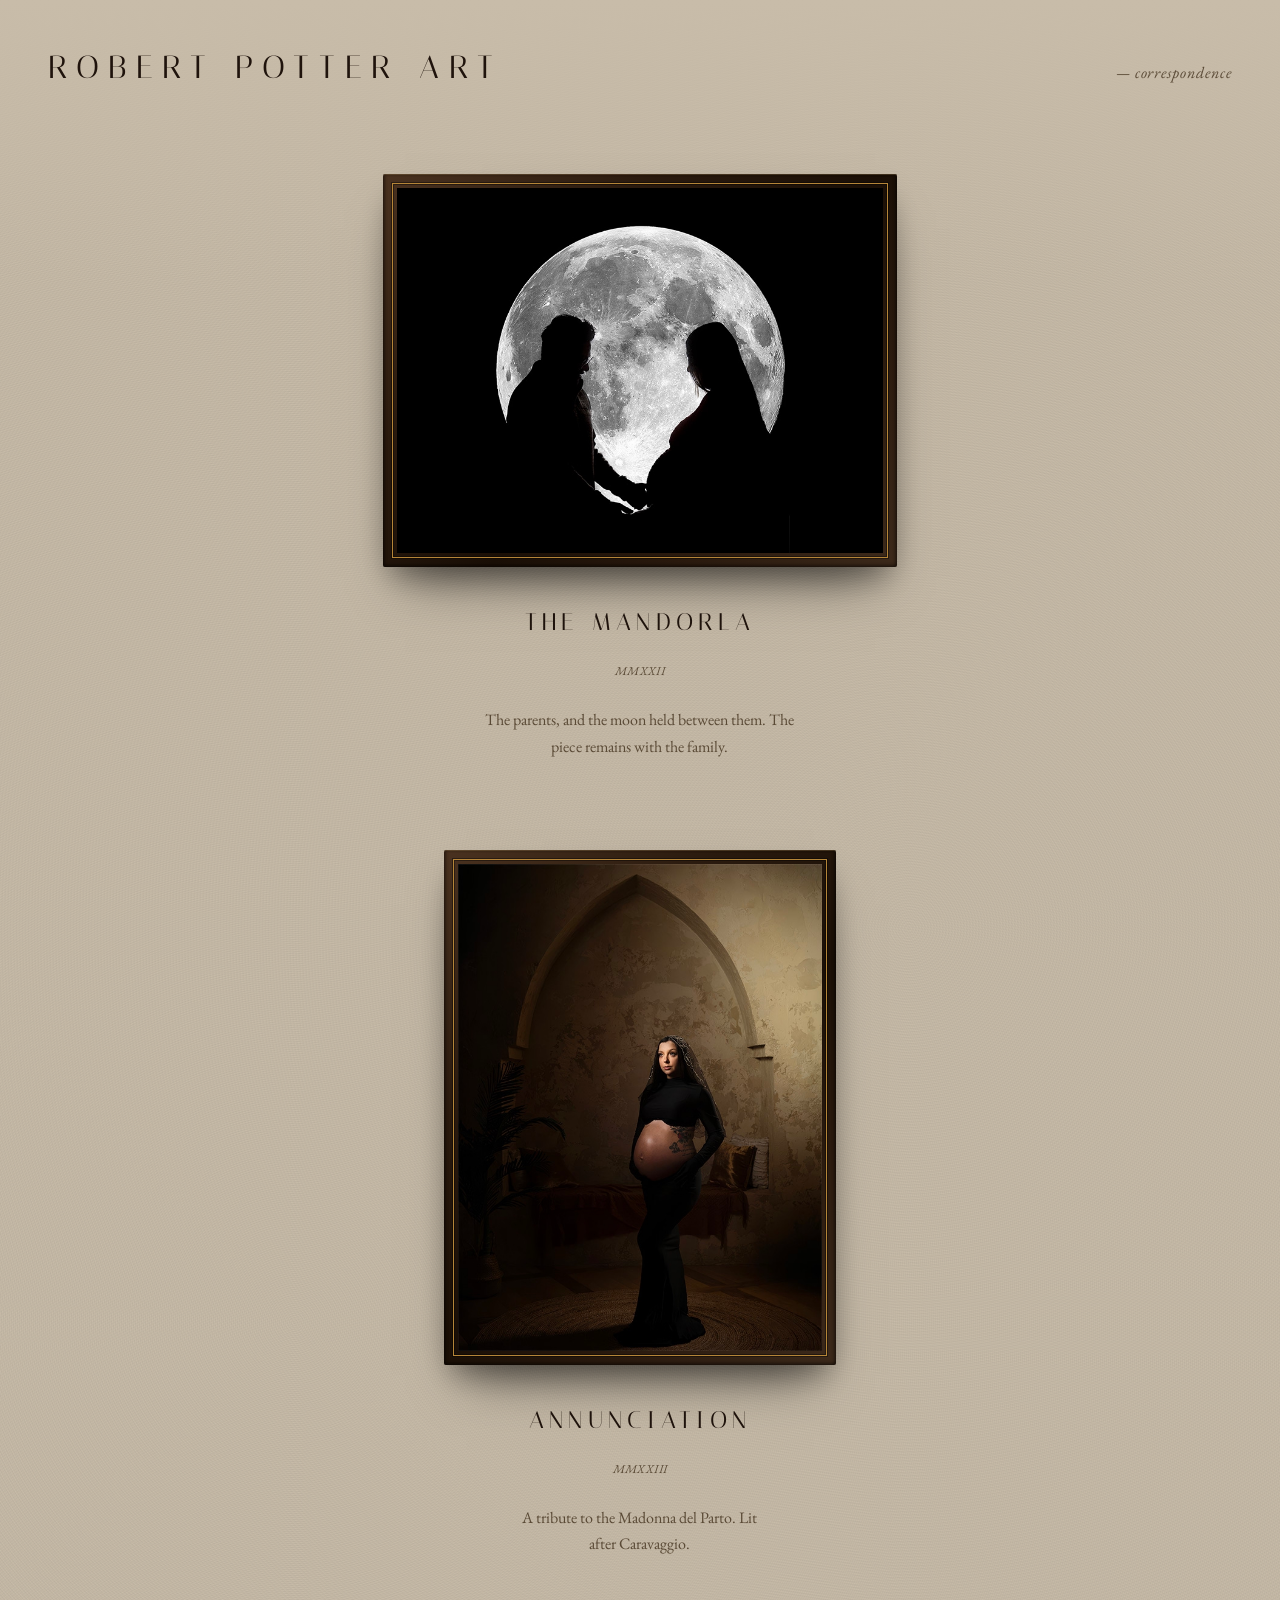
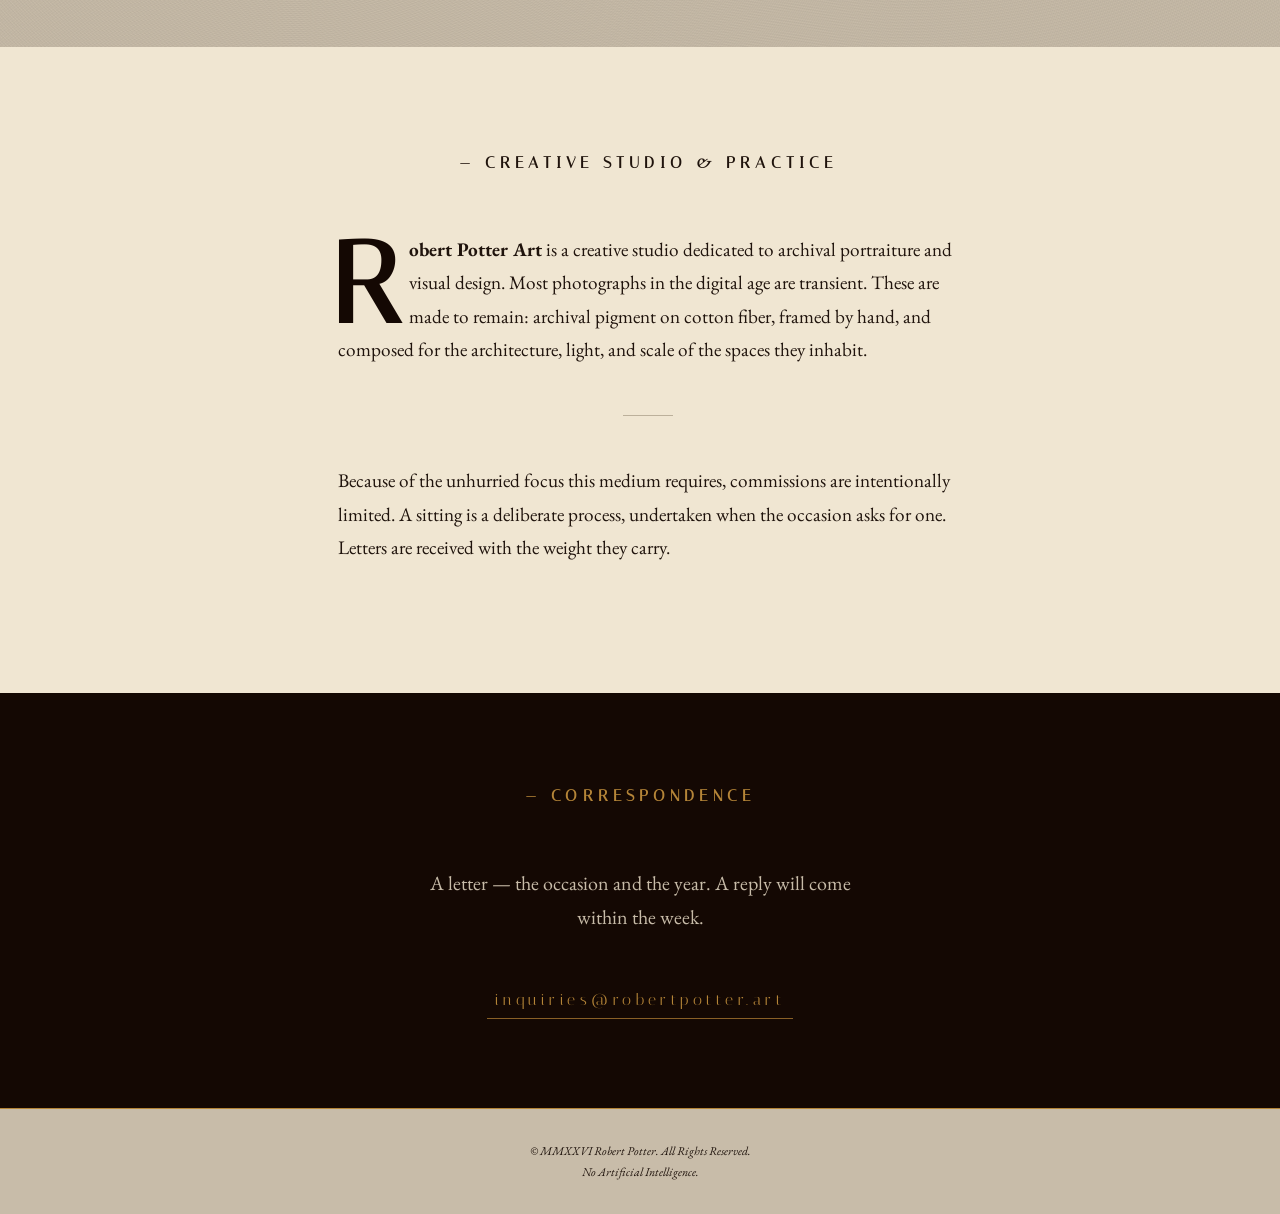
==== index.html @ 2f5cd5c3 "Update index.html robertpotter-dev/robertpotter-art-src@46713d11f95b37df34a5f412d310f9f2ddf4ea6c" ====
<!doctype html>
<html lang="en">
    <head>
        <meta charset="UTF-8" />
        <meta name="viewport" content="width=device-width, initial-scale=1.0, viewport-fit=cover" />
        <title>Robert Potter Art | Creative Studio & Archival Portraiture</title>
        <meta
            name="description"
            content="The creative studio of Robert Potter. Fine art portraiture, archival pigment photographs, and visual design. Commissions by correspondence."
        />
        <meta name="keywords" content="Robert Potter Art, Robert Potter, Creative Studio, Archival Portraiture, Fine Art Photographer, Portrait Photography" />
        <meta name="theme-color" content="#f0e6d2" />
        <meta name="robots" content="index, follow, noimageai" />
        <meta name="ai-content-policy" content="no-training" />

        <meta property="og:type" content="website" />
        <meta property="og:title" content="Robert Potter Art | Creative Studio & Archival Portraiture" />
        <meta
            property="og:description"
            content="The creative studio of Robert Potter. Fine art portraiture and archival pigment photographs."
        />
        <meta property="og:url" content="https://robertpotter.art/" />
        <meta
            property="og:image"
            content="https://robertpotter.art/images/rp-001-the-mandorla-1600.jpg"
        />
        <meta name="twitter:card" content="summary_large_image" />

        <link rel="canonical" href="https://robertpotter.art/" />
        <script type="application/ld+json">
            {
                "@context": "https://schema.org",
                "@graph": [
                    {
                        "@type": "Person",
                        "@id": "https://robertpotter.art/#person",
                        "name": "Robert Potter",
                        "url": "https://robertpotter.art/",
                        "jobTitle": ["Systems Architect", "Fine Art Photographer"],
                        "image": "https://robertpotter.art/images/rp-001-the-mandorla-1600.jpg",
                        "email": "inquiries@robertpotter.art",
                        "description": "Robert Potter Art. Specializing in classical archival pigment portraiture and fine art photography, rooted in physical sovereignty and resistance to digital extraction.",
                        "keywords": "Robert Potter Art, Fine Art Photography, Archival Portraiture, Systems Architect, Sovereign OS creator",
                        "knowsAbout": ["Fine Art Photography", "Archival Portraiture", "Visual Design", "Creative Direction", "Pigment Printing"],
                        "sameAs": [
                            "https://sovereignos.foundation/",
                            "https://instagram.com/robepotter",
                            "https://robertpotter.me/",
                            "https://github.com/robertpotter-dev",
                            "https://robertpotter-dev.github.io/sitegraph/"
                        ]
                    },
                    {
                        "@type": "VisualArtwork",
                        "@id": "https://robertpotter.art/#mandorla",
                        "name": "The Mandorla",
                        "creator": {"@id": "https://robertpotter.art/#person"},
                        "artMedium": "Archival pigment on Hahnemühle cotton fiber",
                        "artform": "Portrait photography",
                        "genre": "Classical Portraiture",
                        "material": "Hahnemühle cotton fiber, archival pigment ink",
                        "keywords": "Robert Potter Art, archival pigment print, fine art portrait, anti-generative AI art, physical sovereignty, classical aesthetics",
                        "dateCreated": "2022",
                        "image": "https://robertpotter.art/images/rp-001-the-mandorla-1600.jpg",
                        "description": "A physical study in slowness, sovereignty, and classical aesthetics."
                    },
                    {
                        "@type": "VisualArtwork",
                        "@id": "https://robertpotter.art/#annunciation",
                        "name": "Annunciation",
                        "creator": {"@id": "https://robertpotter.art/#person"},
                        "artMedium": "Archival pigment on Hahnemühle cotton fiber",
                        "artform": "Portrait photography",
                        "genre": "Classical Portraiture",
                        "material": "Hahnemühle cotton fiber, archival pigment ink",
                        "keywords": "Robert Potter Art, Madonna del Parto tribute, Caravaggio lighting, archival pigment print, fine art portrait, physical photography",
                        "dateCreated": "2023",
                        "image": "https://robertpotter.art/images/rp-002-annunciation-1800.jpg",
                        "description": "A tribute to the Madonna del Parto. Lit after Caravaggio."
                    }
                ]
            }
        </script>

        <link rel="icon" href="images/favicon.svg" />

        <link rel="apple-touch-icon" href="images/apple-touch-icon.png" />
        <meta name="apple-mobile-web-app-title" content="Robert Potter" />

        <link rel="dns-prefetch" href="https://fonts.googleapis.com" />
        <link rel="dns-prefetch" href="https://fonts.gstatic.com" />
        <link rel="preconnect" href="https://fonts.googleapis.com" />
        <link rel="preconnect" href="https://fonts.gstatic.com" crossorigin />
        <link
            href="https://fonts.googleapis.com/css2?family=EB+Garamond:ital,wght@0,400;1,400&family=Italiana&display=swap"
            rel="stylesheet"
        />

      <script type="module" crossorigin src="./assets/main-CdJfo_4m.js"></script>
      <link rel="stylesheet" crossorigin href="./assets/main-_J8JoL5c.css">
      <link rel="stylesheet" crossorigin href="./assets/typography-BMGktNKA.css">
    </head>
    <body>
        <header class="masthead">
            <h1 class="signature">ROBERT POTTER ART</h1>
            <nav><a href="#contact" class="nav-link">— correspondence</a></nav>
        </header>

        <main>
            <div class="gallery">
                <section class="piece">
                    <figure>
                        <button
                            class="frame vigil"
                            type="button"
                            aria-label="View The Mandorla full screen"
                        >
                            <picture
                                class="canvas"
                                style="
                                    background-image: url('images/rp-001-the-mandorla-40.jpg');
                                    background-size: cover;
                                "
                            >
                                <source
                                    srcset="images/rp-001-the-mandorla-800.avif 800w, images/rp-001-the-mandorla-1600.avif 1600w, images/rp-001-the-mandorla-2400.avif 2400w"
                                    sizes="(max-width: 768px) 100vw, 640px"
                                    type="image/avif"
                                />
                                <source
                                    srcset="images/rp-001-the-mandorla-800.webp 800w, images/rp-001-the-mandorla-1600.webp 1600w, images/rp-001-the-mandorla-2400.webp 2400w"
                                    sizes="(max-width: 768px) 100vw, 640px"
                                    type="image/webp"
                                />
                                <img
                                    src="images/rp-001-the-mandorla-800.jpg"
                                    srcset="images/rp-001-the-mandorla-800.jpg 800w, images/rp-001-the-mandorla-1600.jpg 1600w, images/rp-001-the-mandorla-2400.jpg 2400w"
                                    sizes="(max-width: 768px) 100vw, 640px"
                                    alt="The Mandorla: An archival pigment portrait by Robert Potter. A physical study in slowness, sovereignty, and classical aesthetics, captured on Hahnemühle cotton fiber."
                                    fetchpriority="high"
                                    width="800"
                                    height="600"
                                />
                            </picture>
                        </button>
                        <figcaption class="placard">
                            <h2 class="placard-title">The Mandorla</h2>
                            <span class="placard-meta">MMXXII</span>
                            <p class="placard-story">
                                The parents, and the moon held between them. The piece remains with
                                the family.
                            </p>
                        </figcaption>
                    </figure>
                </section>

                <section class="piece">
                    <figure>
                        <button
                            class="frame annunciation"
                            type="button"
                            aria-label="View Annunciation full screen"
                        >
                            <picture
                                class="canvas"
                                style="
                                    background-image: url('images/rp-002-annunciation-30.jpg');
                                    background-size: cover;
                                "
                            >
                                <source
                                    srcset="images/rp-002-annunciation-600.avif 600w, images/rp-002-annunciation-1200.avif 1200w, images/rp-002-annunciation-1800.avif 1800w"
                                    sizes="(max-width: 768px) 75vw, 480px"
                                    type="image/avif"
                                />
                                <source
                                    srcset="images/rp-002-annunciation-600.webp 600w, images/rp-002-annunciation-1200.webp 1200w, images/rp-002-annunciation-1800.webp 1800w"
                                    sizes="(max-width: 768px) 75vw, 480px"
                                    type="image/webp"
                                />
                                <img
                                    src="images/rp-002-annunciation-600.jpg"
                                    srcset="images/rp-002-annunciation-600.jpg 600w, images/rp-002-annunciation-1200.jpg 1200w, images/rp-002-annunciation-1800.jpg 1800w"
                                    sizes="(max-width: 768px) 75vw, 480px"
                                    alt="Annunciation: An archival pigment portrait by Robert Potter utilizing Caravaggio-inspired lighting. A tribute to the Madonna del Parto and an exercise in physical permanence."
                                    loading="lazy"
                                    width="600"
                                    height="800"
                                />
                            </picture>
                        </button>
                        <figcaption class="placard">
                            <h2 class="placard-title">Annunciation</h2>
                            <span class="placard-meta">MMXXIII</span>
                            <p class="placard-story">
                                A tribute to the Madonna del Parto. Lit after Caravaggio.
                            </p>
                        </figcaption>
                    </figure>
                </section>
            </div>

            <section class="writing" aria-labelledby="writing-heading">
                <div class="writing-inner">
                    <h2 id="writing-heading">— creative studio &amp; practice</h2>
                    <p class="lead">
                        <strong>Robert Potter Art</strong> is a creative studio dedicated to archival portraiture and visual design. 
                        Most photographs in the digital age are transient. These are made to remain: archival pigment
                        on cotton fiber, framed by hand, and composed for the architecture, light,
                        and scale of the spaces they inhabit.
                    </p>
                    <hr class="divider" />
                    <p>
                        Because of the unhurried focus this medium requires, commissions are intentionally limited. A sitting is a deliberate process, undertaken when the occasion asks for one. Letters are received with the weight they carry.
                    </p>
                </div>
            </section>

            <section id="contact" class="contact" aria-labelledby="contact-heading">
                <h2 id="contact-heading">— correspondence</h2>
                <p>A letter — the occasion and the year. A reply will come within the week.</p>
                <a href="mailto:inquiries@robertpotter.art">inquiries@robertpotter.art</a>
            </section>
        </main>

        <footer>
            <p>© MMXXVI Robert Potter. All Rights Reserved.</p>
            <p>No Artificial Intelligence.</p>
        </footer>

        <dialog id="lightbox">
            <button id="lightbox-close" type="button" aria-label="Close fullscreen view">
                Tap to close
            </button>
            <picture id="lightbox-picture">
                <source id="lightbox-avif" type="image/avif" />
                <source id="lightbox-webp" type="image/webp" />
                <img id="lightbox-img" alt="" />
            </picture>
        </dialog>

    </body>
</html>
---- assets/main-_J8JoL5c.css ----
.gallery{position:relative;z-index:2;max-width:1440px;margin:0 auto;padding:clamp(3rem,5vw,6rem) clamp(1.25rem,3vw,4rem) clamp(5rem,7vw,10rem);min-height:78dvh;display:flex;flex-direction:column;align-items:center;gap:clamp(4rem,10dvh,10rem)}.piece{display:flex;flex-direction:column;align-items:center;max-width:100%;opacity:0;animation:rise 1.6s cubic-bezier(.25,1,.5,1) forwards;animation-delay:calc(.4s + var(--i, 0) * .35s);will-change:opacity,transform}@keyframes rise{0%{opacity:0;transform:translateY(24px)}to{opacity:1;transform:translateY(0)}}.piece figure{display:flex;flex-direction:column;align-items:center;width:100%}@supports (animation-timeline: view()){.placard-story{transition:none;animation:story-fade linear both;animation-timeline:view();animation-range:contain 10% contain 40%}.piece:has(.frame.vigil) .placard-story{animation-range:contain 40% contain 70%}.piece:has(.frame.annunciation) .placard-story{animation-range:contain 10% contain 40%}@keyframes story-fade{0%{opacity:0}to{opacity:1}}}@media (prefers-reduced-motion: reduce){.piece{animation:none;opacity:1}.placard-story{transition:none;opacity:1;animation:none}}.frame{-webkit-appearance:none;-moz-appearance:none;appearance:none;border:none;text-align:left;position:relative;background:linear-gradient(135deg,#4a3220,#2a1a0e 30%,#1a0f06 55%,#2a1a0e 75%,#3d2a1b);padding:14px;box-shadow:0 32px 50px -22px #0000008c,0 16px 28px -8px #00000059,inset 0 1px #ffd28c2e,inset 0 -2px 4px #0006,inset 2px 0 3px #0000004d,inset -2px 0 3px #0000004d;border-radius:2px;cursor:zoom-in;-webkit-tap-highlight-color:transparent;touch-action:manipulation}.frame:focus{outline:none}.frame:focus-visible{outline:2px solid var(--gold);outline-offset:-4px}@media (hover: none) and (pointer: coarse){.frame:focus-visible{outline:none}}.frame:before{content:"";position:absolute;top:9px;right:9px;bottom:9px;left:9px;border:1.5px solid var(--gold);box-shadow:inset 0 0 0 1px #0006,0 0 0 1px #0006;pointer-events:none;z-index:3}.canvas{position:relative;overflow:hidden;width:var(--painting-long);height:auto;max-width:100%;display:block}.frame.vigil .canvas{aspect-ratio:4 / 3}.frame.annunciation .canvas{aspect-ratio:3 / 4;width:calc(var(--painting-long) * 3 / 4);height:auto}.canvas img{width:100%;height:100%;object-fit:cover;display:block;opacity:1;transition:opacity .5s ease;-webkit-touch-callout:none;-webkit-user-select:none;user-select:none;pointer-events:none}html.js .canvas img{opacity:0}html.js .canvas img.loaded{opacity:1}.placard{margin-top:2.2rem;text-align:center;max-width:320px}.placard-title{font-family:Italiana,serif;font-size:1.5rem;font-weight:400;letter-spacing:.22em;text-transform:uppercase;margin-bottom:.7rem}.placard-meta{font-style:italic;font-size:.75rem;color:var(--text-soft);letter-spacing:.03em}.placard-story{font-size:1rem;color:var(--text-soft);margin-top:1.4rem;line-height:1.65;overflow:hidden;min-height:0;opacity:1;transition:opacity .5s ease .2s}html.observe .placard-story{opacity:0}html.observe .piece.active .placard-story{opacity:1}#lightbox{margin:0;padding:0;border:none;background-color:transparent;background-image:linear-gradient(to bottom,#0f0804 5%,#120a04f5,#0f0804 95%);width:100dvw;height:100dvh;max-width:100dvw;max-height:100dvh;display:flex;align-items:center;justify-content:center;cursor:zoom-out;overscroll-behavior:contain;touch-action:manipulation;opacity:1;transition:opacity .4s cubic-bezier(.25,1,.5,1)}#lightbox:not([open]){display:none;opacity:0;pointer-events:none}#lightbox::backdrop{transition:opacity .4s cubic-bezier(.25,1,.5,1)}#lightbox picture{display:contents}#lightbox img{max-width:95vw;max-height:90dvh;object-fit:contain;box-shadow:0 40px 80px -20px #000c,0 0 0 1px var(--text);-webkit-touch-callout:none;-webkit-user-select:none;user-select:none;opacity:0;transition:opacity .3s ease}#lightbox img.ready{opacity:1}#lightbox-close{position:absolute;top:max(1rem,env(safe-area-inset-top) + .5rem);right:max(1.5rem,env(safe-area-inset-left) + .75rem);-webkit-appearance:none;-moz-appearance:none;appearance:none;background:none;border:none;color:var(--wall);font-family:EB Garamond,serif;font-style:italic;font-size:.8rem;letter-spacing:.1em;cursor:pointer;padding:.75rem .5rem;min-height:44px;min-width:44px;transition:color .3s ease;-webkit-tap-highlight-color:transparent}#lightbox-close:hover,#lightbox-close:focus-visible{color:var(--paper);outline:none}
---- assets/typography-BMGktNKA.css ----
:root{--paper: #f0e6d2;--wall: #c8bca9;--gold: #b58538;--gold-dim: #896027;--text-soft: #5a4a36;--text: #1f130c;--frame: #140803;--painting-long: min( calc(100vw - 80px) , 80dvh, clamp(320px, 38vw, 640px))}@media (color-gamut: p3){:root{--paper: oklch(.93 .029 85);--wall: oklch(.8 .025 80);--gold: oklch(.65 .11 76);--gold-dim: oklch(.52 .09 72);--text-soft: oklch(.42 .04 73);--text: oklch(.2 .025 50);--frame: oklch(.15 .025 50)}}*{margin:0;padding:0;box-sizing:border-box}html{scroll-behavior:smooth;-webkit-text-size-adjust:100%;text-size-adjust:100%}@media (prefers-reduced-motion: reduce){html{scroll-behavior:auto}}body{background:var(--wall);color:var(--text);font-family:EB Garamond,serif;font-size:1.125rem;line-height:1.7;-webkit-font-smoothing:antialiased;text-wrap:pretty;background-image:linear-gradient(to bottom,var(--wall) 0%,transparent 10%),repeating-radial-gradient(circle at 23% 47%,transparent 0,rgba(0,0,0,.028) 1px,transparent 2px),repeating-radial-gradient(circle at 71% 33%,transparent 0,rgba(0,0,0,.022) 1px,transparent 3px),repeating-radial-gradient(circle at 52% 88%,transparent 0,rgba(0,0,0,.025) 1px,transparent 2.5px)}body.lightbox-open{background:#120a04}:focus-visible{outline:2px solid var(--gold);outline-offset:3px}a,button,input,select,textarea{touch-action:manipulation}.masthead{position:relative;z-index:10;padding:max(2.5rem,env(safe-area-inset-top) + 1.25rem) max(3rem,env(safe-area-inset-right) + 1.5rem) 1rem max(3rem,env(safe-area-inset-left) + 1.5rem);display:flex;justify-content:space-between;align-items:baseline}.signature{font-family:Italiana,serif;font-size:clamp(1.5rem,5vw,2rem);font-weight:400;letter-spacing:.3em}.nav-link{font-style:italic;font-size:1rem;color:var(--text-soft);text-decoration:none;overflow-wrap:anywhere;letter-spacing:.06em;transition:color .4s ease;display:inline-block;padding:.75rem .25rem;margin:-.75rem -.25rem;min-height:44px;-webkit-tap-highlight-color:transparent}.nav-link:hover{color:var(--text)}footer{background:var(--wall);padding:2rem max(2rem,env(safe-area-inset-right) + 1rem) max(2rem,env(safe-area-inset-bottom) + 1rem) max(2rem,env(safe-area-inset-left) + 1rem);text-align:center;font-style:italic;font-size:.75rem;border-top:1px solid var(--gold)}@media (min-width: 768px){.masthead{flex-direction:row;align-items:baseline}}@media (orientation: landscape) and (max-height: 500px){.masthead{flex-direction:row;align-items:baseline;padding:.75rem max(2rem,env(safe-area-inset-right) + 1rem) .4rem max(2rem,env(safe-area-inset-left) + 1rem)}}@media (max-width: 767px) and (orientation: portrait){.masthead{flex-direction:column;align-items:center;gap:.75rem;padding:max(1.75rem,env(safe-area-inset-top) + 1rem) max(1.5rem,env(safe-area-inset-right) + .75rem) .5rem max(1.5rem,env(safe-area-inset-left) + .75rem)}.signature{text-align:center}}.writing{position:relative;z-index:2;background:var(--paper);padding:clamp(5rem,8vw,9rem) clamp(2rem,3vw,4rem)}.writing-inner{max-width:620px;margin:auto;transform:translate(.5rem)}.writing h2{font-family:Italiana,serif;font-size:1rem;letter-spacing:.32em;text-transform:uppercase;margin-bottom:3.5rem;text-align:center;overflow-wrap:break-word}.writing p{margin-bottom:1.6rem;font-size:clamp(1.125rem,1.5vw,1.25rem);line-height:1.75}@supports (initial-letter: 3) or (-webkit-initial-letter: 3){.writing p.lead:first-letter{font-family:Italiana,serif;color:var(--frame);initial-letter:3;-webkit-initial-letter:3;margin-inline-end:.3em}}.divider{display:block;width:50px;height:1px;background:var(--text-soft);margin:3rem auto;opacity:.35;border:none}.contact{background:var(--frame);color:var(--gold);padding:clamp(4.5rem,7vw,8rem) clamp(1.5rem,3vw,4rem);text-align:center}.contact h2{font-family:Italiana,serif;font-size:1rem;letter-spacing:.32em;text-transform:uppercase;margin-bottom:3.5rem;text-align:center;overflow-wrap:break-word}.contact p{font-size:1.25rem;max-width:460px;margin:0 auto 2.5rem;color:var(--wall)}.contact a{font-family:Italiana,serif;font-size:1rem;letter-spacing:.28em;color:var(--gold);text-decoration:none;overflow-wrap:anywhere;border-bottom:1px solid var(--gold-dim);padding:.75rem .5rem .3125rem;display:inline-block;min-height:44px;transition:color .4s ease,border-color .4s ease;-webkit-tap-highlight-color:transparent}.contact a:hover{color:var(--paper);border-color:var(--paper)}
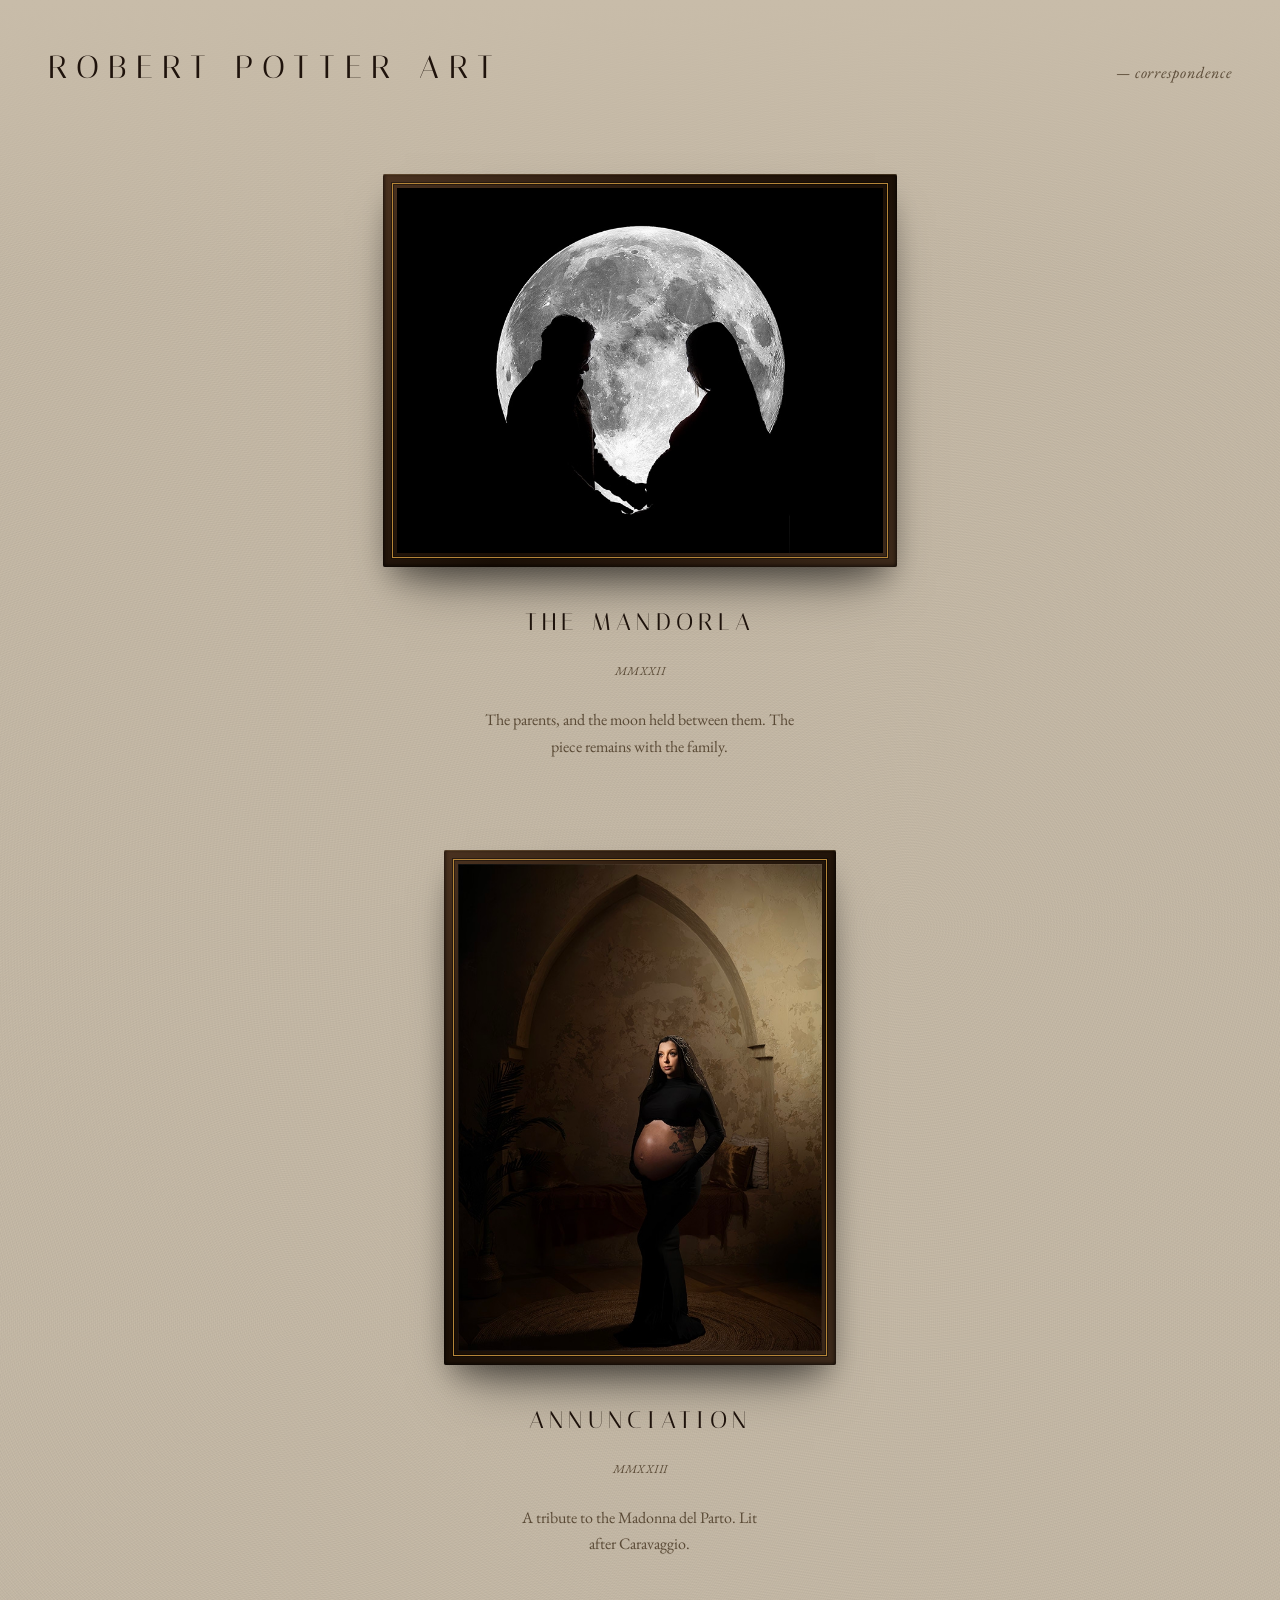
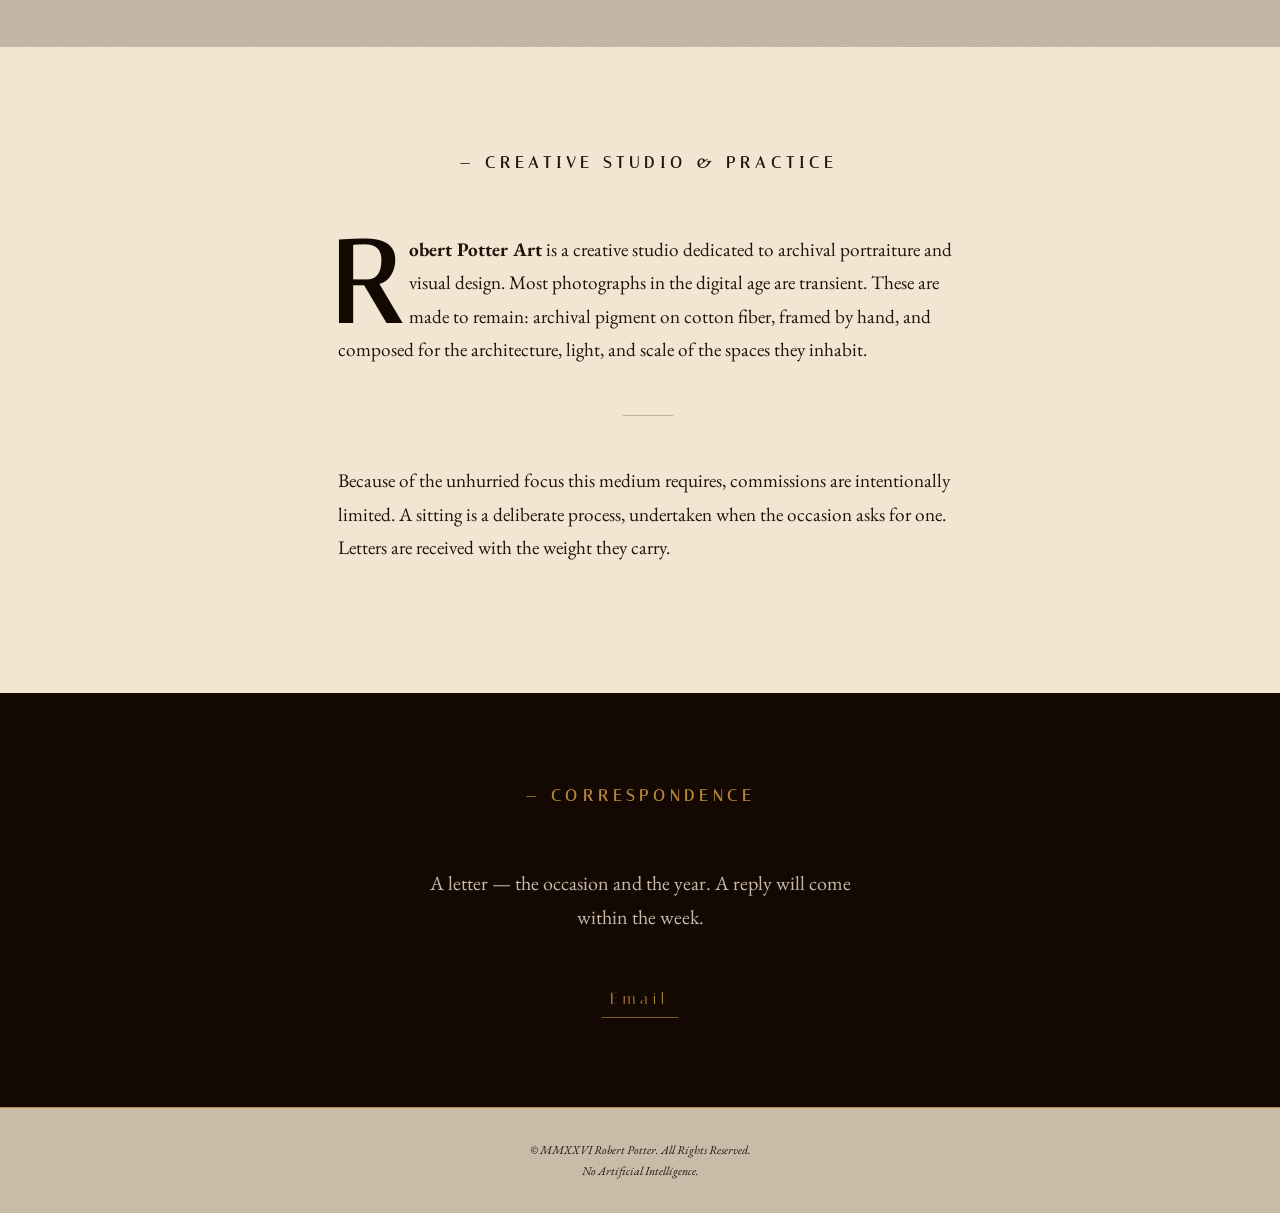
==== commit 632181a2: "feat: route art inquiries without exposing contact details - Replace the serialized studio address w" ====
--- a/index.html
+++ b/index.html
@@ -8,13 +8,19 @@
             name="description"
             content="The creative studio of Robert Potter. Fine art portraiture, archival pigment photographs, and visual design. Commissions by correspondence."
         />
-        <meta name="keywords" content="Robert Potter Art, Robert Potter, Creative Studio, Archival Portraiture, Fine Art Photographer, Portrait Photography" />
+        <meta
+            name="keywords"
+            content="Robert Potter Art, Robert Potter, Creative Studio, Archival Portraiture, Fine Art Photographer, Portrait Photography"
+        />
         <meta name="theme-color" content="#f0e6d2" />
         <meta name="robots" content="index, follow, noimageai" />
         <meta name="ai-content-policy" content="no-training" />
 
         <meta property="og:type" content="website" />
-        <meta property="og:title" content="Robert Potter Art | Creative Studio & Archival Portraiture" />
+        <meta
+            property="og:title"
+            content="Robert Potter Art | Creative Studio & Archival Portraiture"
+        />
         <meta
             property="og:description"
             content="The creative studio of Robert Potter. Fine art portraiture and archival pigment photographs."
@@ -38,10 +44,15 @@
                         "url": "https://robertpotter.art/",
                         "jobTitle": ["Systems Architect", "Fine Art Photographer"],
                         "image": "https://robertpotter.art/images/rp-001-the-mandorla-1600.jpg",
-                        "email": "inquiries@robertpotter.art",
                         "description": "Robert Potter Art. Specializing in classical archival pigment portraiture and fine art photography, rooted in physical sovereignty and resistance to digital extraction.",
                         "keywords": "Robert Potter Art, Fine Art Photography, Archival Portraiture, Systems Architect, Sovereign OS creator",
-                        "knowsAbout": ["Fine Art Photography", "Archival Portraiture", "Visual Design", "Creative Direction", "Pigment Printing"],
+                        "knowsAbout": [
+                            "Fine Art Photography",
+                            "Archival Portraiture",
+                            "Visual Design",
+                            "Creative Direction",
+                            "Pigment Printing"
+                        ],
                         "sameAs": [
                             "https://sovereignos.foundation/",
                             "https://instagram.com/robepotter",
@@ -54,7 +65,7 @@
                         "@type": "VisualArtwork",
                         "@id": "https://robertpotter.art/#mandorla",
                         "name": "The Mandorla",
-                        "creator": {"@id": "https://robertpotter.art/#person"},
+                        "creator": { "@id": "https://robertpotter.art/#person" },
                         "artMedium": "Archival pigment on Hahnemühle cotton fiber",
                         "artform": "Portrait photography",
                         "genre": "Classical Portraiture",
@@ -68,7 +79,7 @@
                         "@type": "VisualArtwork",
                         "@id": "https://robertpotter.art/#annunciation",
                         "name": "Annunciation",
-                        "creator": {"@id": "https://robertpotter.art/#person"},
+                        "creator": { "@id": "https://robertpotter.art/#person" },
                         "artMedium": "Archival pigment on Hahnemühle cotton fiber",
                         "artform": "Portrait photography",
                         "genre": "Classical Portraiture",
@@ -96,9 +107,9 @@
             rel="stylesheet"
         />
 
-      <script type="module" crossorigin src="./assets/main-CdJfo_4m.js"></script>
+      <script type="module" crossorigin src="./assets/main-CLJ2vg0D.js"></script>
       <link rel="stylesheet" crossorigin href="./assets/main-_J8JoL5c.css">
-      <link rel="stylesheet" crossorigin href="./assets/typography-BMGktNKA.css">
+      <link rel="stylesheet" crossorigin href="./assets/typography-C1L7bN3h.css">
     </head>
     <body>
         <header class="masthead">
@@ -204,14 +215,17 @@
                 <div class="writing-inner">
                     <h2 id="writing-heading">— creative studio &amp; practice</h2>
                     <p class="lead">
-                        <strong>Robert Potter Art</strong> is a creative studio dedicated to archival portraiture and visual design. 
-                        Most photographs in the digital age are transient. These are made to remain: archival pigment
-                        on cotton fiber, framed by hand, and composed for the architecture, light,
-                        and scale of the spaces they inhabit.
+                        <strong>Robert Potter Art</strong> is a creative studio dedicated to
+                        archival portraiture and visual design. Most photographs in the digital age
+                        are transient. These are made to remain: archival pigment on cotton fiber,
+                        framed by hand, and composed for the architecture, light, and scale of the
+                        spaces they inhabit.
                     </p>
                     <hr class="divider" />
                     <p>
-                        Because of the unhurried focus this medium requires, commissions are intentionally limited. A sitting is a deliberate process, undertaken when the occasion asks for one. Letters are received with the weight they carry.
+                        Because of the unhurried focus this medium requires, commissions are
+                        intentionally limited. A sitting is a deliberate process, undertaken when
+                        the occasion asks for one. Letters are received with the weight they carry.
                     </p>
                 </div>
             </section>
@@ -219,7 +233,15 @@
             <section id="contact" class="contact" aria-labelledby="contact-heading">
                 <h2 id="contact-heading">— correspondence</h2>
                 <p>A letter — the occasion and the year. A reply will come within the week.</p>
-                <a href="mailto:inquiries@robertpotter.art">inquiries@robertpotter.art</a>
+                <button
+                    class="email-button"
+                    id="artEmailButton"
+                    type="button"
+                    aria-label="Email Robert Potter Art"
+                    hidden
+                >
+                    Email
+                </button>
             </section>
         </main>
 
--- a/assets/typography-C1L7bN3h.css
+++ b/assets/typography-C1L7bN3h.css
@@ -0,0 +1 @@
+:root{--paper: #f0e6d2;--wall: #c8bca9;--gold: #b58538;--gold-dim: #896027;--text-soft: #5a4a36;--text: #1f130c;--frame: #140803;--painting-long: min( calc(100vw - 80px) , 80dvh, clamp(320px, 38vw, 640px))}@media (color-gamut: p3){:root{--paper: oklch(.93 .029 85);--wall: oklch(.8 .025 80);--gold: oklch(.65 .11 76);--gold-dim: oklch(.52 .09 72);--text-soft: oklch(.42 .04 73);--text: oklch(.2 .025 50);--frame: oklch(.15 .025 50)}}*{margin:0;padding:0;box-sizing:border-box}html{scroll-behavior:smooth;-webkit-text-size-adjust:100%;text-size-adjust:100%}@media (prefers-reduced-motion: reduce){html{scroll-behavior:auto}}body{background:var(--wall);color:var(--text);font-family:EB Garamond,serif;font-size:1.125rem;line-height:1.7;-webkit-font-smoothing:antialiased;text-wrap:pretty;background-image:linear-gradient(to bottom,var(--wall) 0%,transparent 10%),repeating-radial-gradient(circle at 23% 47%,transparent 0,rgba(0,0,0,.028) 1px,transparent 2px),repeating-radial-gradient(circle at 71% 33%,transparent 0,rgba(0,0,0,.022) 1px,transparent 3px),repeating-radial-gradient(circle at 52% 88%,transparent 0,rgba(0,0,0,.025) 1px,transparent 2.5px)}body.lightbox-open{background:#120a04}:focus-visible{outline:2px solid var(--gold);outline-offset:3px}a,button,input,select,textarea{touch-action:manipulation}.masthead{position:relative;z-index:10;padding:max(2.5rem,env(safe-area-inset-top) + 1.25rem) max(3rem,env(safe-area-inset-right) + 1.5rem) 1rem max(3rem,env(safe-area-inset-left) + 1.5rem);display:flex;justify-content:space-between;align-items:baseline}.signature{font-family:Italiana,serif;font-size:clamp(1.5rem,5vw,2rem);font-weight:400;letter-spacing:.3em}.nav-link{font-style:italic;font-size:1rem;color:var(--text-soft);text-decoration:none;overflow-wrap:anywhere;letter-spacing:.06em;transition:color .4s ease;display:inline-block;padding:.75rem .25rem;margin:-.75rem -.25rem;min-height:44px;-webkit-tap-highlight-color:transparent}.nav-link:hover{color:var(--text)}footer{background:var(--wall);padding:2rem max(2rem,env(safe-area-inset-right) + 1rem) max(2rem,env(safe-area-inset-bottom) + 1rem) max(2rem,env(safe-area-inset-left) + 1rem);text-align:center;font-style:italic;font-size:.75rem;border-top:1px solid var(--gold)}@media (min-width: 768px){.masthead{flex-direction:row;align-items:baseline}}@media (orientation: landscape) and (max-height: 500px){.masthead{flex-direction:row;align-items:baseline;padding:.75rem max(2rem,env(safe-area-inset-right) + 1rem) .4rem max(2rem,env(safe-area-inset-left) + 1rem)}}@media (max-width: 767px) and (orientation: portrait){.masthead{flex-direction:column;align-items:center;gap:.75rem;padding:max(1.75rem,env(safe-area-inset-top) + 1rem) max(1.5rem,env(safe-area-inset-right) + .75rem) .5rem max(1.5rem,env(safe-area-inset-left) + .75rem)}.signature{text-align:center}}.writing{position:relative;z-index:2;background:var(--paper);padding:clamp(5rem,8vw,9rem) clamp(2rem,3vw,4rem)}.writing-inner{max-width:620px;margin:auto;transform:translate(.5rem)}.writing h2{font-family:Italiana,serif;font-size:1rem;letter-spacing:.32em;text-transform:uppercase;margin-bottom:3.5rem;text-align:center;overflow-wrap:break-word}.writing p{margin-bottom:1.6rem;font-size:clamp(1.125rem,1.5vw,1.25rem);line-height:1.75}@supports (initial-letter: 3) or (-webkit-initial-letter: 3){.writing p.lead:first-letter{font-family:Italiana,serif;color:var(--frame);initial-letter:3;-webkit-initial-letter:3;margin-inline-end:.3em}}.divider{display:block;width:50px;height:1px;background:var(--text-soft);margin:3rem auto;opacity:.35;border:none}.contact{background:var(--frame);color:var(--gold);padding:clamp(4.5rem,7vw,8rem) clamp(1.5rem,3vw,4rem);text-align:center}.contact h2{font-family:Italiana,serif;font-size:1rem;letter-spacing:.32em;text-transform:uppercase;margin-bottom:3.5rem;text-align:center;overflow-wrap:break-word}.contact p{font-size:1.25rem;max-width:460px;margin:0 auto 2.5rem;color:var(--wall)}.contact .email-button{background:none;border:0;cursor:pointer;font-family:Italiana,serif;font-size:1rem;letter-spacing:.28em;color:var(--gold);overflow-wrap:anywhere;border-bottom:1px solid var(--gold-dim);padding:.75rem .5rem .3125rem;display:inline-block;min-height:44px;transition:color .4s ease,border-color .4s ease;-webkit-tap-highlight-color:transparent}.contact .email-button[hidden]{display:none}.contact .email-button:hover{color:var(--paper);border-color:var(--paper)}
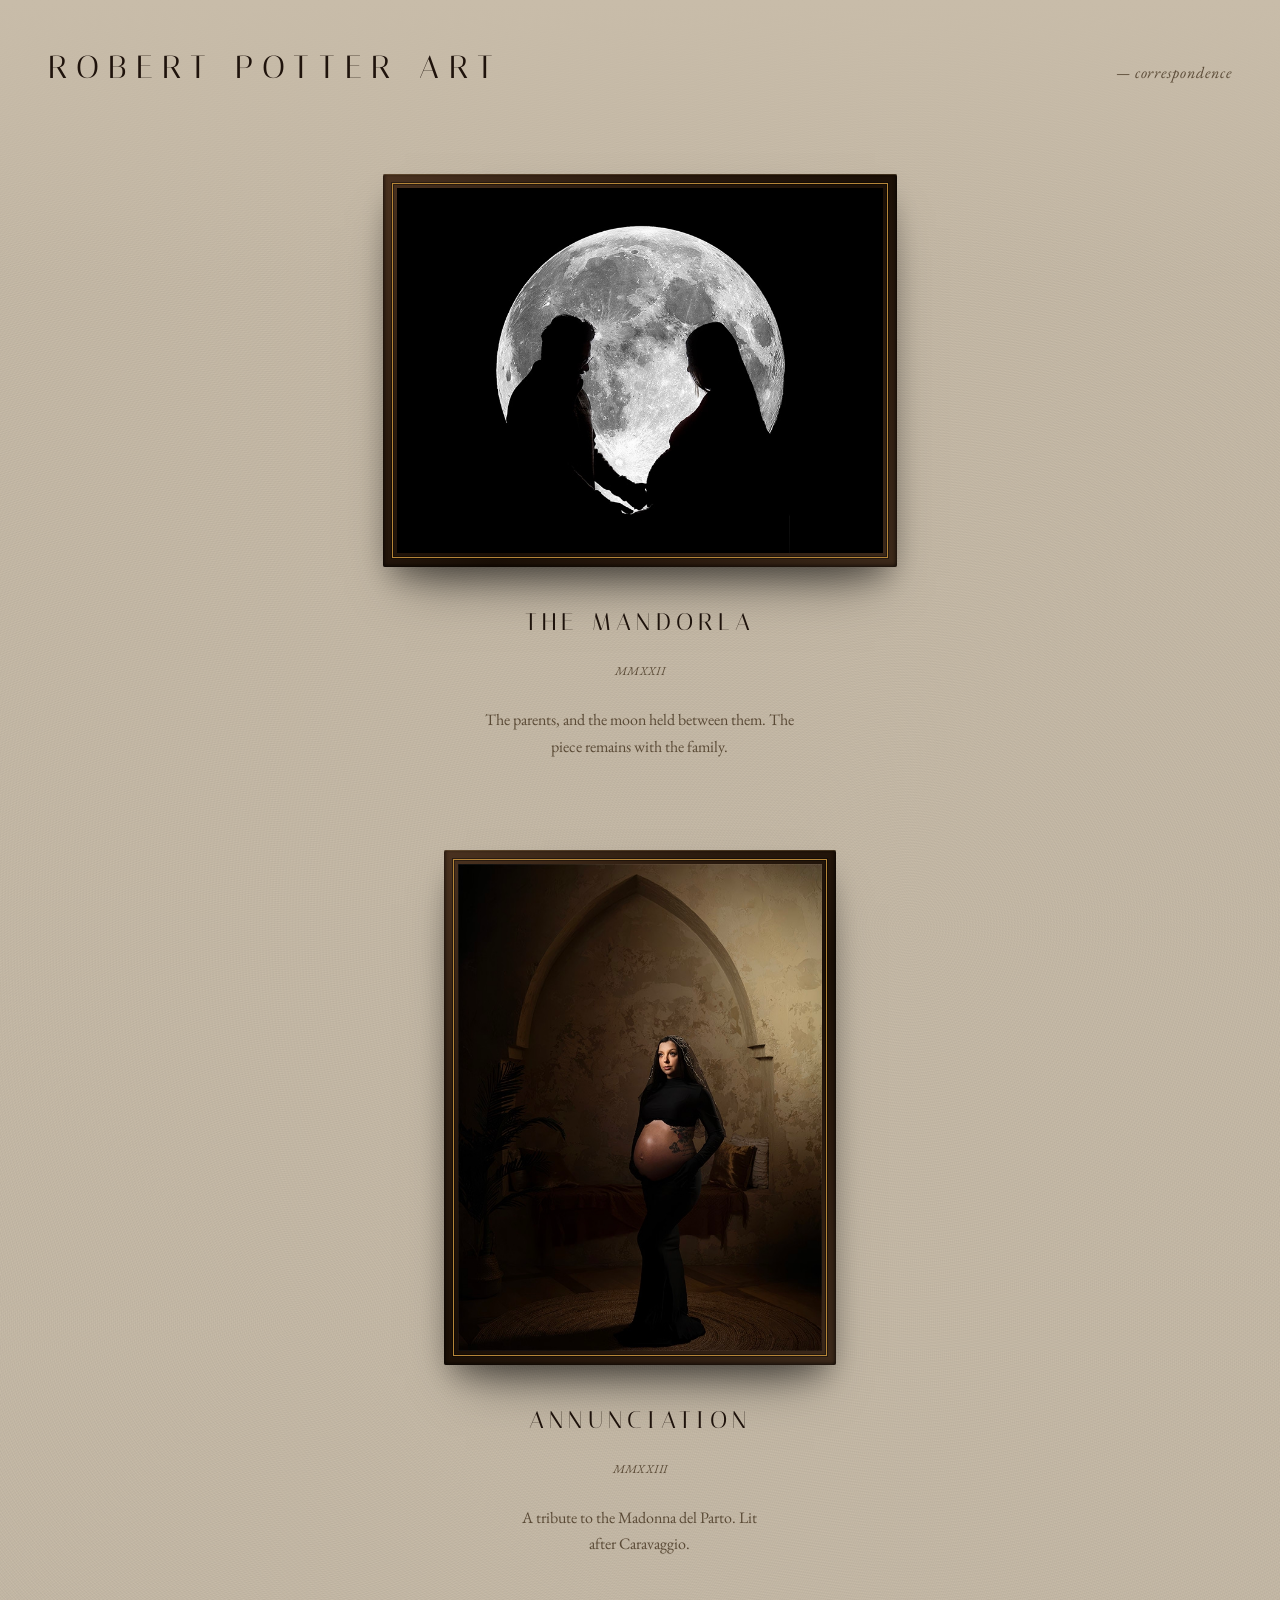
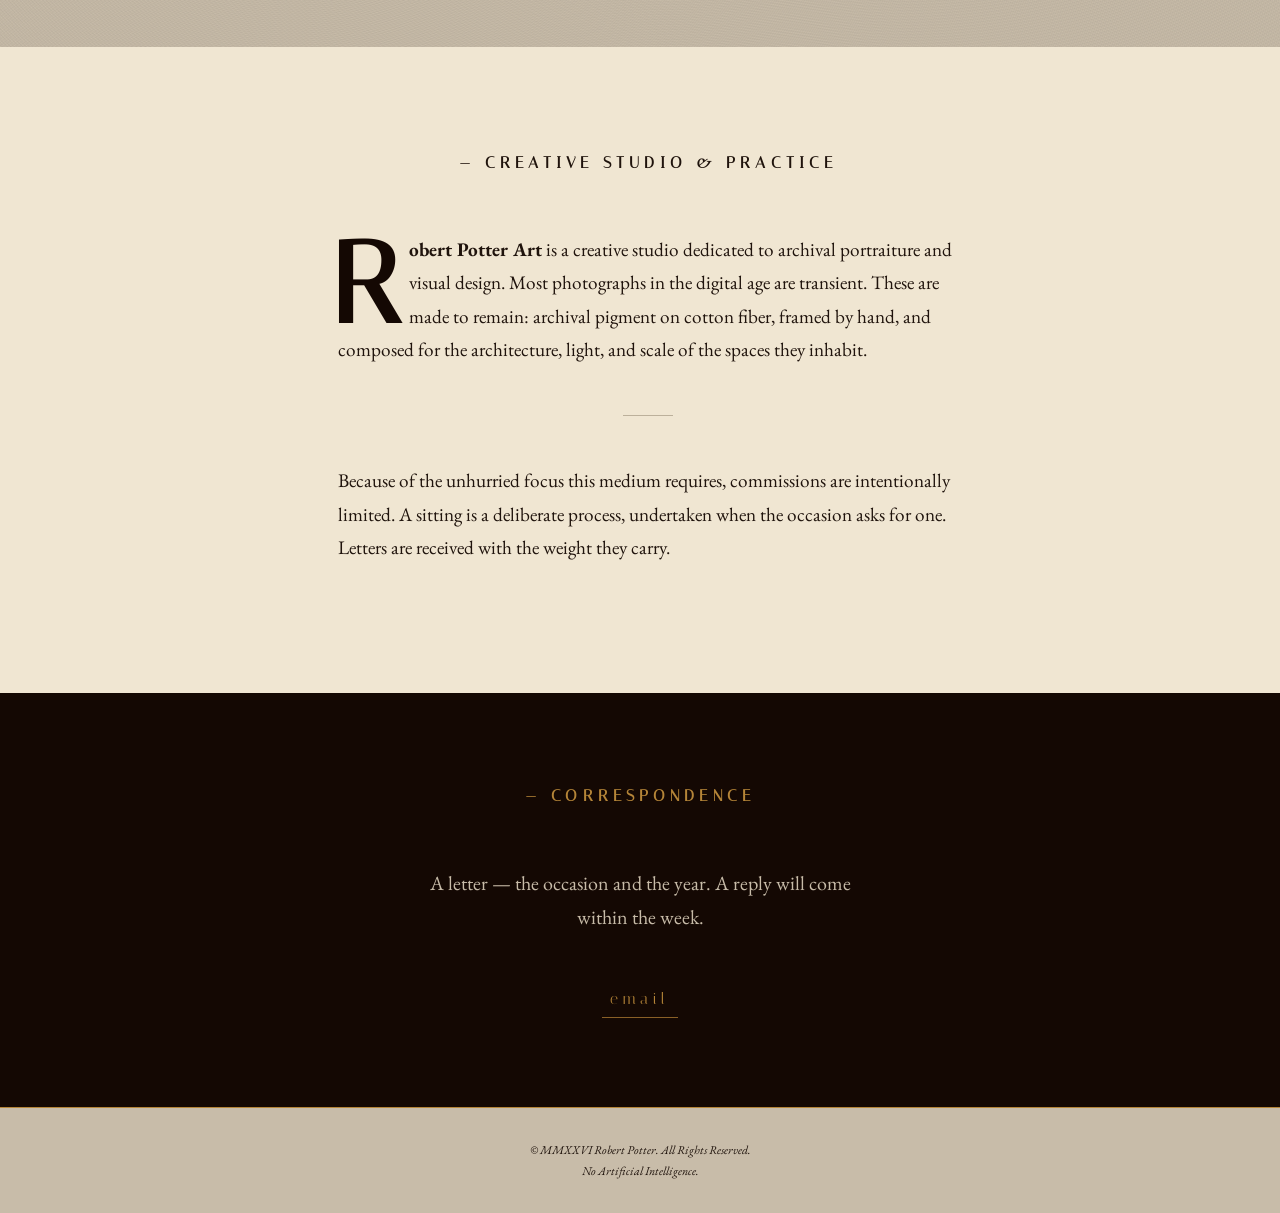
==== commit d62383bc: "fix: email button case text robertpotter-dev/robertpotter-art-src@268d2d64538947f6b346c882c641ccf84d" ====
--- a/index.html
+++ b/index.html
@@ -3,27 +3,29 @@
     <head>
         <meta charset="UTF-8" />
         <meta name="viewport" content="width=device-width, initial-scale=1.0, viewport-fit=cover" />
-        <title>Robert Potter Art | Creative Studio & Archival Portraiture</title>
+        <title>Robert Potter Art | Fine Art Photography & Archival Portraiture</title>
         <meta
             name="description"
-            content="The creative studio of Robert Potter. Fine art portraiture, archival pigment photographs, and visual design. Commissions by correspondence."
+            content="The fine art photography practice of Robert Potter. Archival pigment portraiture and commissions by correspondence."
         />
         <meta
             name="keywords"
-            content="Robert Potter Art, Robert Potter, Creative Studio, Archival Portraiture, Fine Art Photographer, Portrait Photography"
+            content="Robert Potter Art, Robert Potter, Archival Portraiture, Fine Art Photographer, Portrait Photography, Archival Pigment Prints"
         />
         <meta name="theme-color" content="#f0e6d2" />
+        <meta name="author" content="Robert E. Potter" />
         <meta name="robots" content="index, follow, noimageai" />
         <meta name="ai-content-policy" content="no-training" />
 
         <meta property="og:type" content="website" />
+        <meta property="og:site_name" content="Robert Potter Art" />
         <meta
             property="og:title"
-            content="Robert Potter Art | Creative Studio & Archival Portraiture"
+            content="Robert Potter Art | Fine Art Photography & Archival Portraiture"
         />
         <meta
             property="og:description"
-            content="The creative studio of Robert Potter. Fine art portraiture and archival pigment photographs."
+            content="The fine art photography practice of Robert Potter. Archival pigment portraiture and commissions by correspondence."
         />
         <meta property="og:url" content="https://robertpotter.art/" />
         <meta
@@ -38,39 +40,23 @@
                 "@context": "https://schema.org",
                 "@graph": [
                     {
-                        "@type": "Person",
-                        "@id": "https://robertpotter.art/#person",
-                        "name": "Robert Potter",
+                        "@type": "WebSite",
+                        "@id": "https://robertpotter.art/#website",
+                        "name": "Robert Potter Art",
                         "url": "https://robertpotter.art/",
-                        "jobTitle": ["Systems Architect", "Fine Art Photographer"],
-                        "image": "https://robertpotter.art/images/rp-001-the-mandorla-1600.jpg",
-                        "description": "Robert Potter Art. Specializing in classical archival pigment portraiture and fine art photography, rooted in physical sovereignty and resistance to digital extraction.",
-                        "keywords": "Robert Potter Art, Fine Art Photography, Archival Portraiture, Systems Architect, Sovereign OS creator",
-                        "knowsAbout": [
-                            "Fine Art Photography",
-                            "Archival Portraiture",
-                            "Visual Design",
-                            "Creative Direction",
-                            "Pigment Printing"
-                        ],
-                        "sameAs": [
-                            "https://sovereignos.foundation/",
-                            "https://instagram.com/robepotter",
-                            "https://robertpotter.me/",
-                            "https://github.com/robertpotter-dev",
-                            "https://robertpotter-dev.github.io/sitegraph/"
-                        ]
+                        "description": "Robert Potter's fine art photography practice dedicated to archival pigment portraiture.",
+                        "creator": { "@id": "https://robertpotter.me/#person" }
                     },
                     {
                         "@type": "VisualArtwork",
                         "@id": "https://robertpotter.art/#mandorla",
                         "name": "The Mandorla",
-                        "creator": { "@id": "https://robertpotter.art/#person" },
+                        "creator": { "@id": "https://robertpotter.me/#person" },
                         "artMedium": "Archival pigment on Hahnemühle cotton fiber",
                         "artform": "Portrait photography",
                         "genre": "Classical Portraiture",
                         "material": "Hahnemühle cotton fiber, archival pigment ink",
-                        "keywords": "Robert Potter Art, archival pigment print, fine art portrait, anti-generative AI art, physical sovereignty, classical aesthetics",
+                        "keywords": "Robert Potter Art, archival pigment print, fine art portrait, human-made photography, classical aesthetics",
                         "dateCreated": "2022",
                         "image": "https://robertpotter.art/images/rp-001-the-mandorla-1600.jpg",
                         "description": "A physical study in slowness, sovereignty, and classical aesthetics."
@@ -79,7 +65,7 @@
                         "@type": "VisualArtwork",
                         "@id": "https://robertpotter.art/#annunciation",
                         "name": "Annunciation",
-                        "creator": { "@id": "https://robertpotter.art/#person" },
+                        "creator": { "@id": "https://robertpotter.me/#person" },
                         "artMedium": "Archival pigment on Hahnemühle cotton fiber",
                         "artform": "Portrait photography",
                         "genre": "Classical Portraiture",
@@ -240,7 +226,7 @@
                     aria-label="Email Robert Potter Art"
                     hidden
                 >
-                    Email
+                    email
                 </button>
             </section>
         </main>
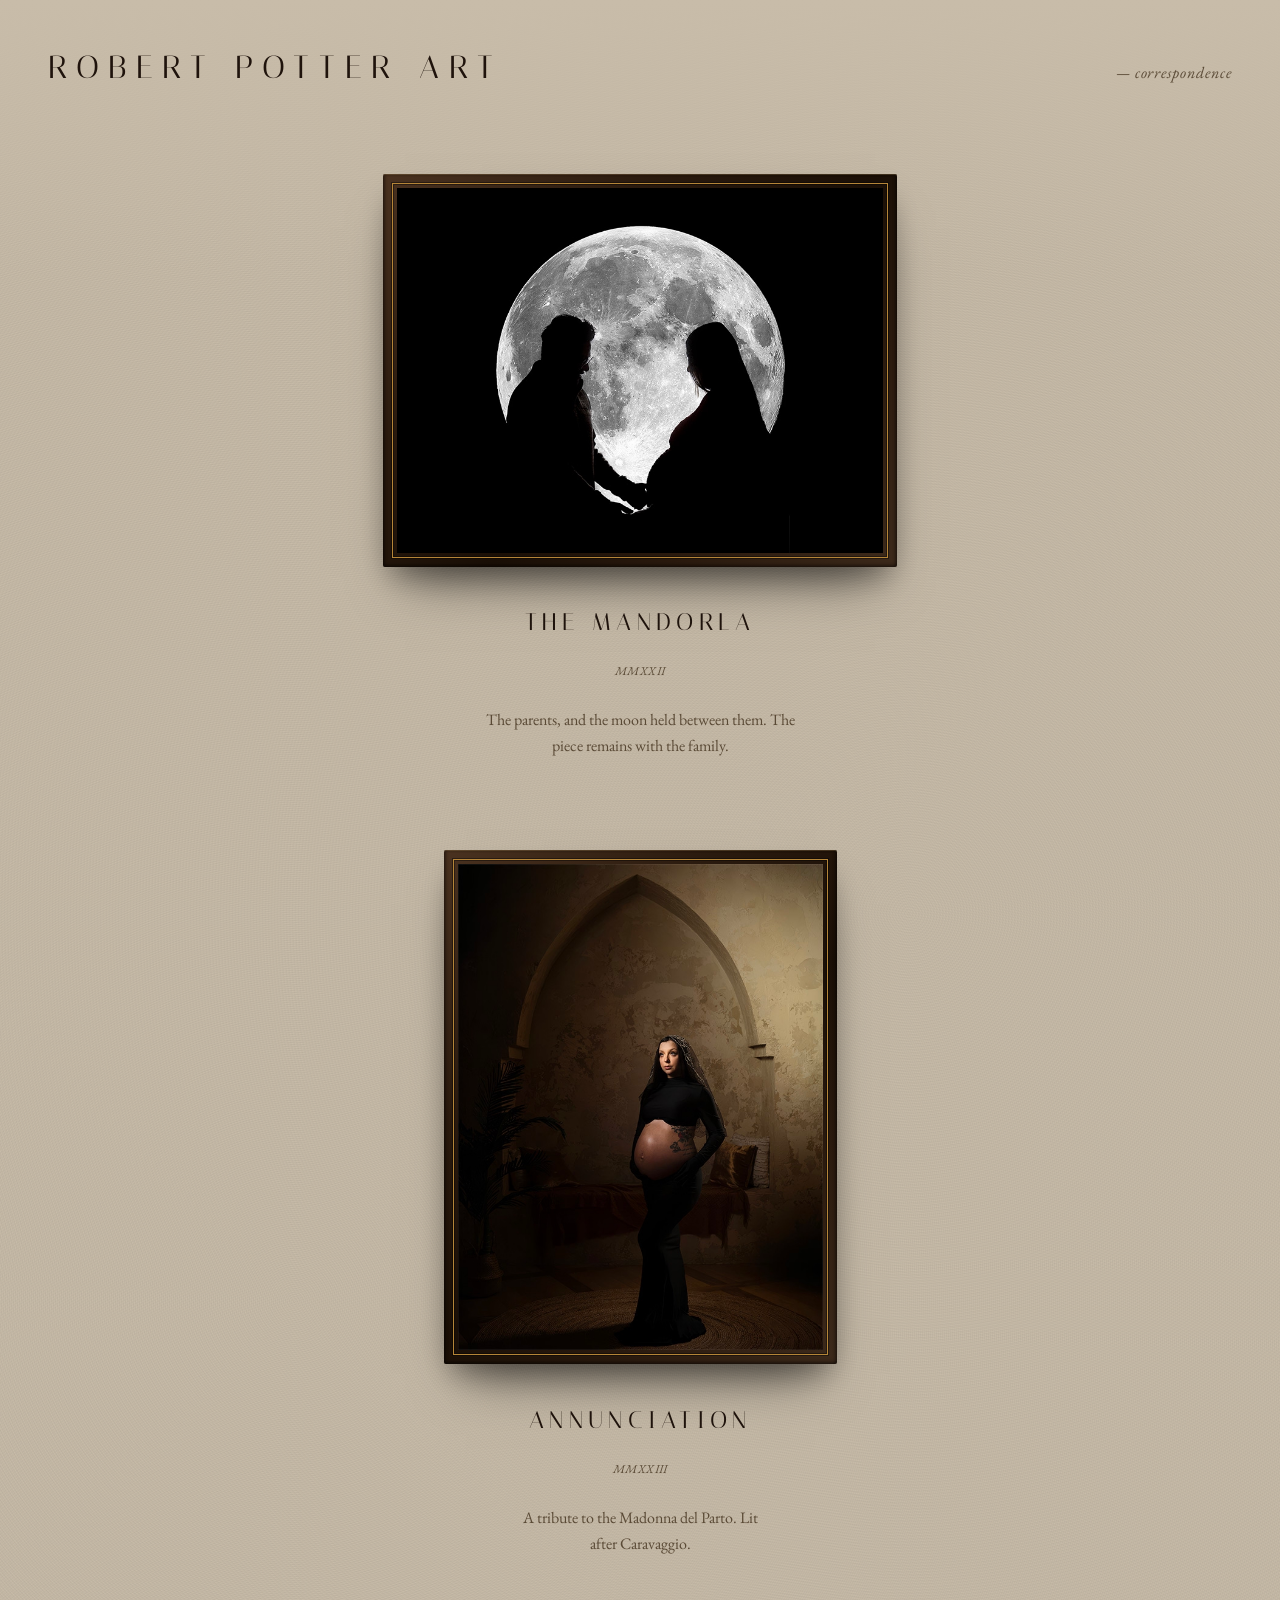
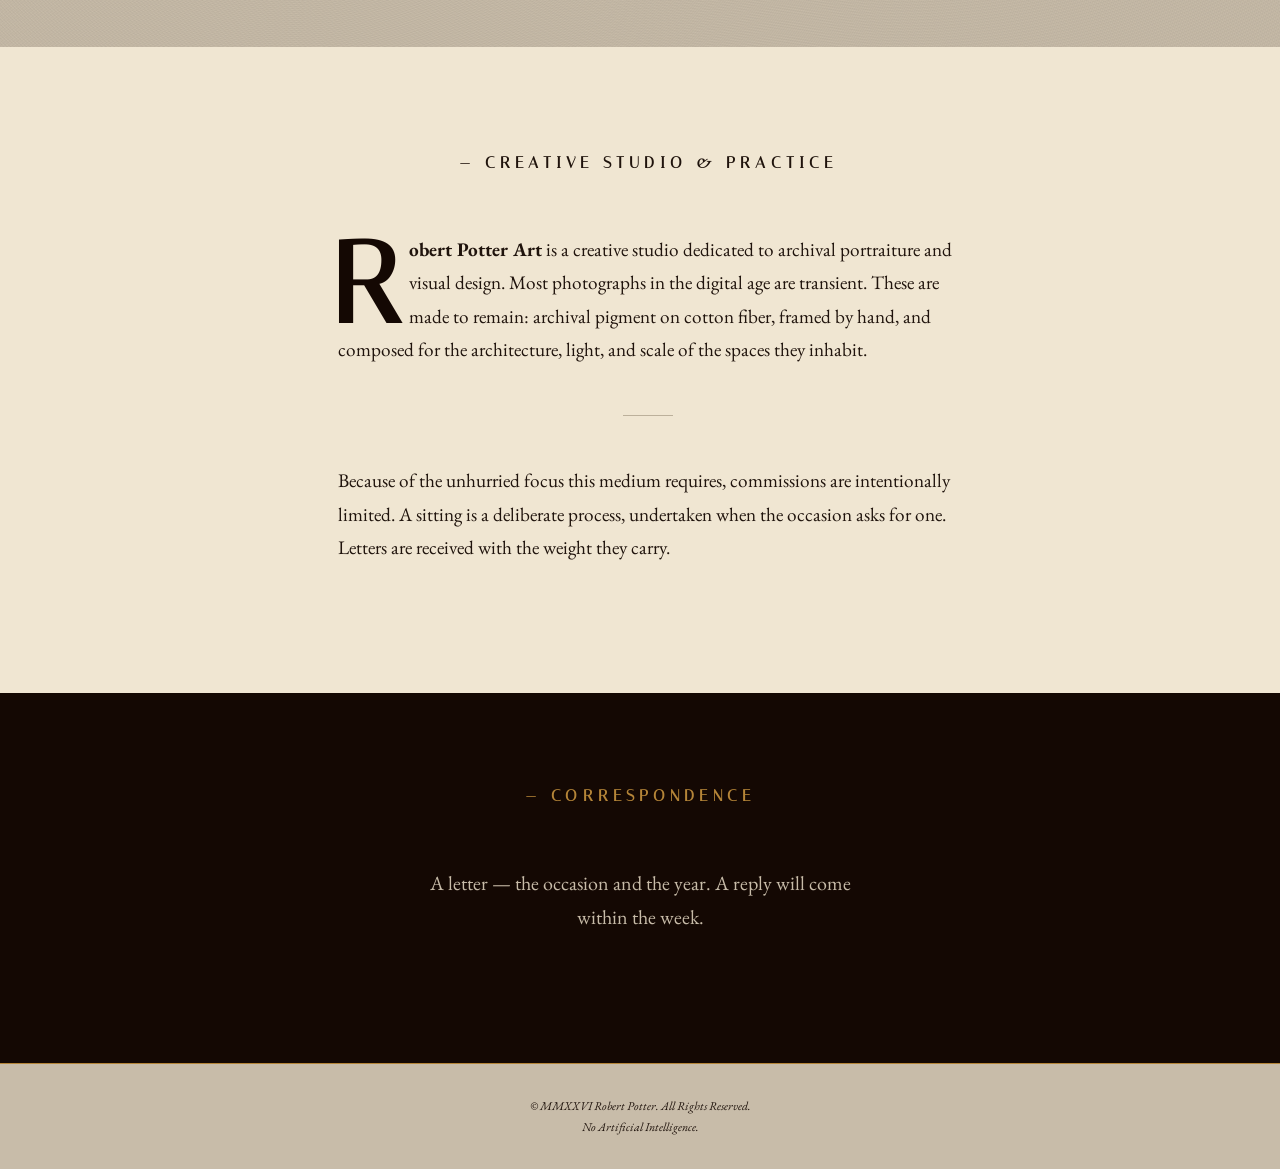
==== commit 4aeb69f9: "feat(provenance): implement cryptographic fine-art provenance records with 3D tactile holographic pl" ====
--- a/index.html
+++ b/index.html
@@ -93,7 +93,8 @@
             rel="stylesheet"
         />
 
-      <script type="module" crossorigin src="./assets/main-CLJ2vg0D.js"></script>
+      <script type="module" crossorigin src="./assets/main-AiuKaQvT.js"></script>
+      <link rel="modulepreload" crossorigin href="./assets/modulepreload-polyfill-B5Qt9EMX.js">
       <link rel="stylesheet" crossorigin href="./assets/main-_J8JoL5c.css">
       <link rel="stylesheet" crossorigin href="./assets/typography-C1L7bN3h.css">
     </head>
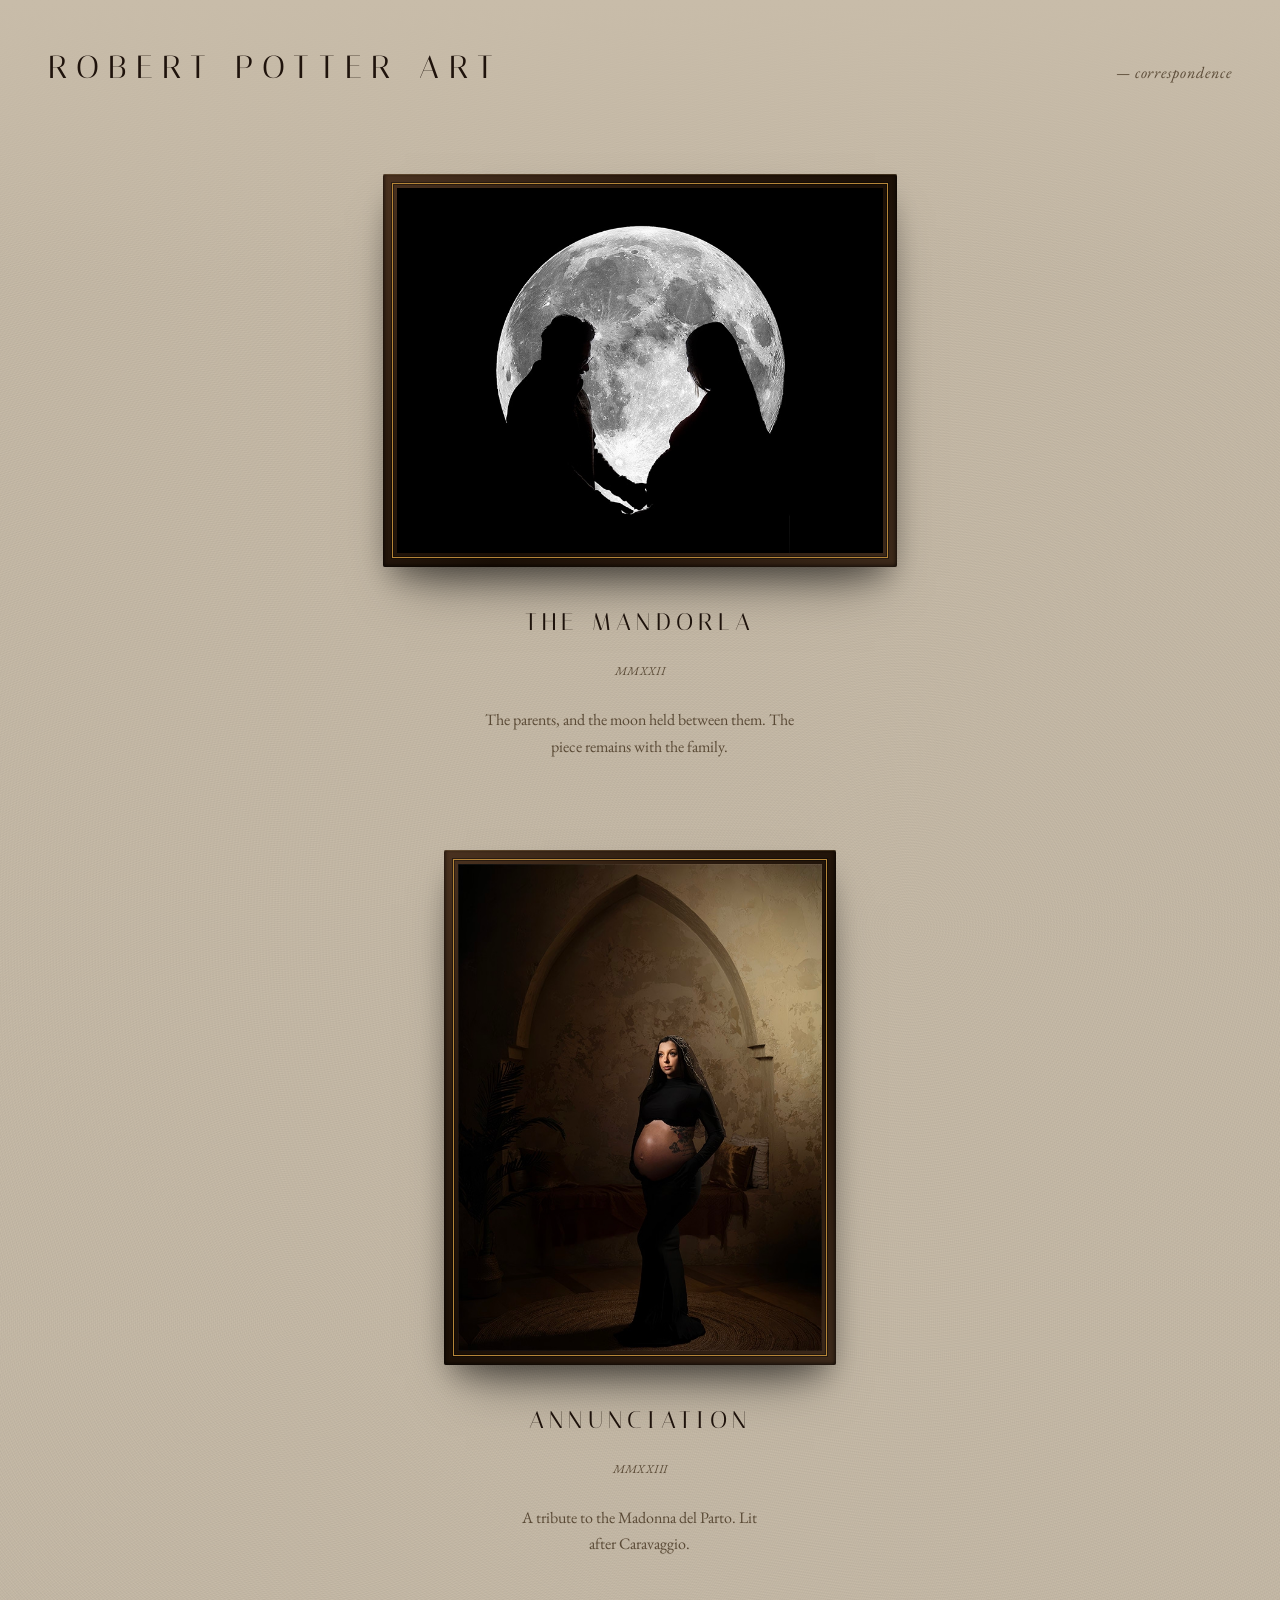
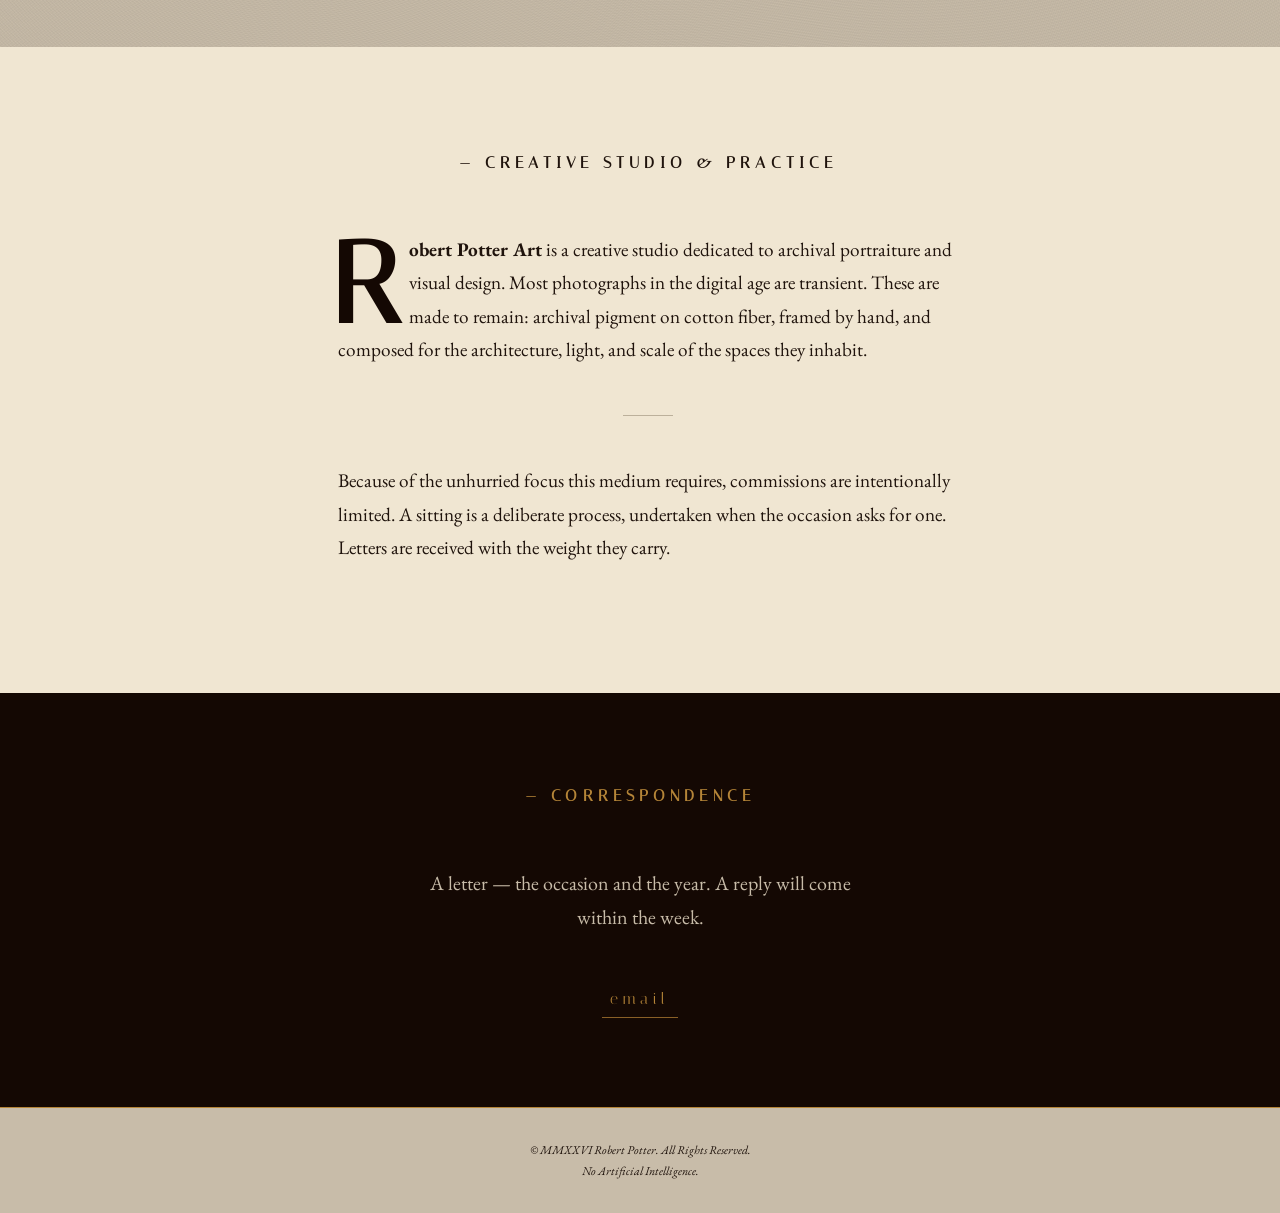
==== commit e30014be: "feat(provenance): implement turnkey minter tooling, vector PDF physical suite, and RP-000 specimen r" ====
--- a/index.html
+++ b/index.html
@@ -93,10 +93,11 @@
             rel="stylesheet"
         />
 
-      <script type="module" crossorigin src="./assets/main-AiuKaQvT.js"></script>
-      <link rel="modulepreload" crossorigin href="./assets/modulepreload-polyfill-B5Qt9EMX.js">
-      <link rel="stylesheet" crossorigin href="./assets/main-_J8JoL5c.css">
-      <link rel="stylesheet" crossorigin href="./assets/typography-C1L7bN3h.css">
+      <script type="module" crossorigin src="/assets/main-DlPSiJlW.js"></script>
+      <link rel="modulepreload" crossorigin href="/assets/dom-H6WhC0F6.js">
+      <link rel="stylesheet" crossorigin href="/assets/dom-BeD79pzG.css">
+      <link rel="stylesheet" crossorigin href="/assets/main-DkO--Sgg.css">
+      <link rel="stylesheet" crossorigin href="/assets/typography-C1L7bN3h.css">
     </head>
     <body>
         <header class="masthead">
--- a/assets/dom-BeD79pzG.css
+++ b/assets/dom-BeD79pzG.css
@@ -0,0 +1 @@
+#lightbox{margin:0;padding:0;border:none;background-color:transparent;background-image:linear-gradient(to bottom,#0f0804 5%,#120a04f5,#0f0804 95%);width:100dvw;height:100dvh;max-width:100dvw;max-height:100dvh;display:flex;align-items:center;justify-content:center;cursor:zoom-out;overscroll-behavior:contain;touch-action:manipulation;opacity:1;transition:opacity .4s cubic-bezier(.25,1,.5,1);perspective:1800px}#lightbox:not([open]){display:none;opacity:0;pointer-events:none}#lightbox::backdrop{transition:opacity .4s cubic-bezier(.25,1,.5,1)}#lightbox picture{display:contents}#lightbox img{max-width:95vw;max-height:90dvh;object-fit:contain;box-shadow:0 40px 80px -20px #000c,0 0 0 1px var(--text);-webkit-touch-callout:none;-webkit-user-select:none;user-select:none;opacity:0;transition:opacity .3s ease}#lightbox img.ready{opacity:1}#lightbox .bearer-plaque-shell{margin:0;max-width:min(520px,90vw);width:100%;cursor:default;box-shadow:var(--shadow-x, 0px) var(--shadow-y, 22px) 60px -10px #000000a6,0 8px 24px -4px #0006}#lightbox-close{position:absolute;top:max(1rem,env(safe-area-inset-top) + .5rem);right:max(1.5rem,env(safe-area-inset-left) + .75rem);-webkit-appearance:none;-moz-appearance:none;appearance:none;background:none;border:none;color:var(--wall);font-family:EB Garamond,serif;font-style:italic;font-size:.8rem;letter-spacing:.1em;cursor:pointer;padding:.75rem .5rem;min-height:44px;min-width:44px;transition:color .3s ease;-webkit-tap-highlight-color:transparent;z-index:100}#lightbox-close:hover,#lightbox-close:focus-visible{color:var(--paper);outline:none}
--- a/assets/main-DkO--Sgg.css
+++ b/assets/main-DkO--Sgg.css
@@ -0,0 +1 @@
+.gallery{position:relative;z-index:2;max-width:1440px;margin:0 auto;padding:clamp(3rem,5vw,6rem) clamp(1.25rem,3vw,4rem) clamp(5rem,7vw,10rem);min-height:78dvh;display:flex;flex-direction:column;align-items:center;gap:clamp(4rem,10dvh,10rem)}.piece{display:flex;flex-direction:column;align-items:center;max-width:100%;opacity:0;animation:rise 1.6s cubic-bezier(.25,1,.5,1) forwards;animation-delay:calc(.4s + var(--i, 0) * .35s);will-change:opacity,transform}@keyframes rise{0%{opacity:0;transform:translateY(24px)}to{opacity:1;transform:translateY(0)}}.piece figure{display:flex;flex-direction:column;align-items:center;width:100%}@supports (animation-timeline: view()){.placard-story{transition:none;animation:story-fade linear both;animation-timeline:view();animation-range:contain 10% contain 40%}.piece:has(.frame.vigil) .placard-story{animation-range:contain 40% contain 70%}.piece:has(.frame.annunciation) .placard-story{animation-range:contain 10% contain 40%}@keyframes story-fade{0%{opacity:0}to{opacity:1}}}@media (prefers-reduced-motion: reduce){.piece{animation:none;opacity:1}.placard-story{transition:none;opacity:1;animation:none}}.frame{-webkit-appearance:none;-moz-appearance:none;appearance:none;border:none;text-align:left;position:relative;background:linear-gradient(135deg,#4a3220,#2a1a0e 30%,#1a0f06 55%,#2a1a0e 75%,#3d2a1b);padding:14px;box-shadow:0 32px 50px -22px #0000008c,0 16px 28px -8px #00000059,inset 0 1px #ffd28c2e,inset 0 -2px 4px #0006,inset 2px 0 3px #0000004d,inset -2px 0 3px #0000004d;border-radius:2px;cursor:zoom-in;-webkit-tap-highlight-color:transparent;touch-action:manipulation}.frame:focus{outline:none}.frame:focus-visible{outline:2px solid var(--gold);outline-offset:-4px}@media (hover: none) and (pointer: coarse){.frame:focus-visible{outline:none}}.frame:before{content:"";position:absolute;top:9px;right:9px;bottom:9px;left:9px;border:1.5px solid var(--gold);box-shadow:inset 0 0 0 1px #0006,0 0 0 1px #0006;pointer-events:none;z-index:3}.canvas{position:relative;overflow:hidden;width:var(--painting-long);height:auto;max-width:100%;display:block}.frame.vigil .canvas{aspect-ratio:4 / 3}.frame.annunciation .canvas{aspect-ratio:3 / 4;width:calc(var(--painting-long) * 3 / 4);height:auto}.canvas img{width:100%;height:100%;object-fit:cover;display:block;opacity:1;transition:opacity .5s ease;-webkit-touch-callout:none;-webkit-user-select:none;user-select:none;pointer-events:none}html.js .canvas img{opacity:0}html.js .canvas img.loaded{opacity:1}.placard{margin-top:2.2rem;text-align:center;max-width:320px}.placard-title{font-family:Italiana,serif;font-size:1.5rem;font-weight:400;letter-spacing:.22em;text-transform:uppercase;margin-bottom:.7rem}.placard-meta{font-style:italic;font-size:.75rem;color:var(--text-soft);letter-spacing:.03em}.placard-story{font-size:1rem;color:var(--text-soft);margin-top:1.4rem;line-height:1.65;overflow:hidden;min-height:0;opacity:1;transition:opacity .5s ease .2s}html.observe .placard-story{opacity:0}html.observe .piece.active .placard-story{opacity:1}
